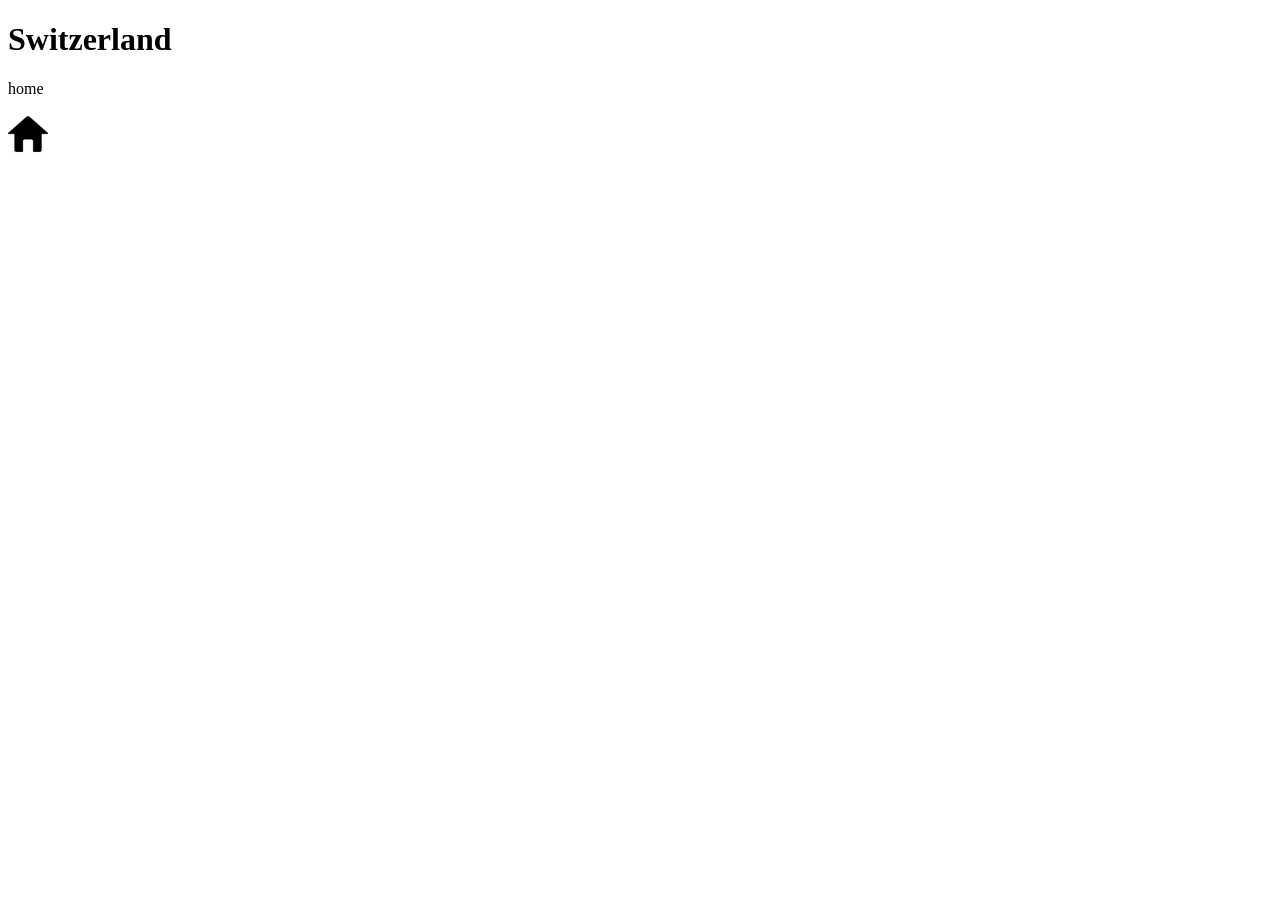
==== GR.html @ ab27e299 "Finsihed SZ and NZ. Also added all the components necessary in the checklist." ====
<!DOCTYPE html>
<html>
    <head>
    <title>My CSF Sub Page 3</title>
    </head>
    <body>
        <h1>Switzerland</h1>
        <p>home</p>
        <a href = "https://orange-guacamole-4j4g5qvqx6p5hjvxq-3000.app.github.dev/index.html?serverWindowId=ce25da07-36e6-4dd0-8208-7bb522fb9283 "><img src = "image/homebutton.png" alt = "homebutton" style = "width:40px"></a>
        <br>
    </body>
</html>
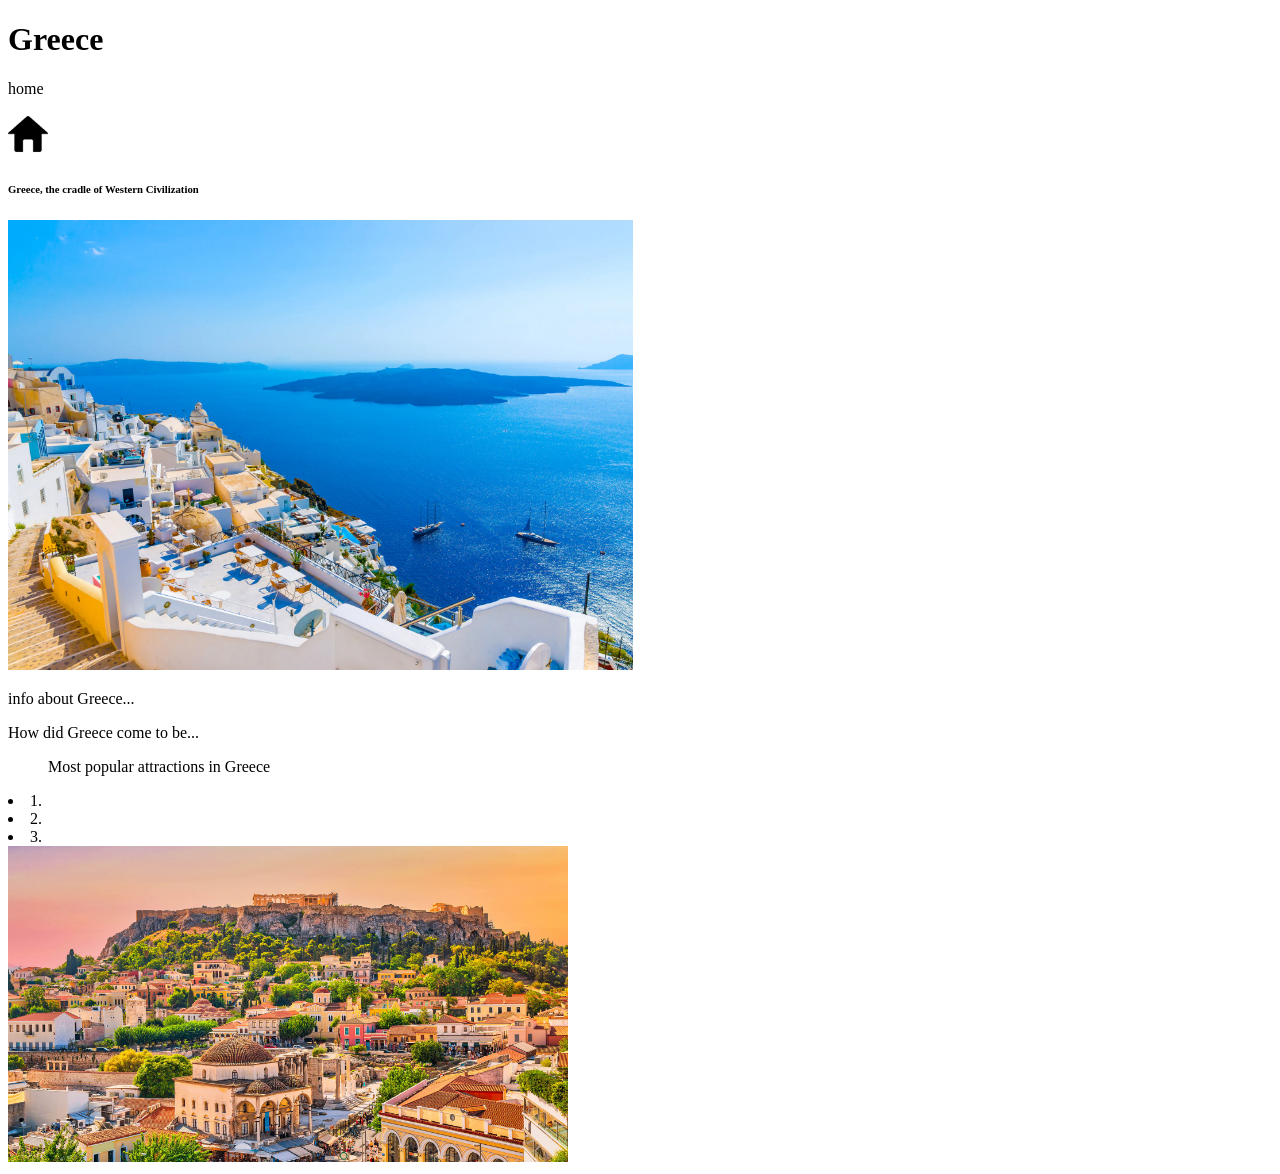
==== commit 6ff22dee: "finished the info on all the pages" ====
--- a/GR.html
+++ b/GR.html
@@ -4,9 +4,18 @@
     <title>My CSF Sub Page 3</title>
     </head>
     <body>
-        <h1>Switzerland</h1>
+        <h1>Greece</h1>
         <p>home</p>
         <a href = "https://orange-guacamole-4j4g5qvqx6p5hjvxq-3000.app.github.dev/index.html?serverWindowId=ce25da07-36e6-4dd0-8208-7bb522fb9283 "><img src = "image/homebutton.png" alt = "homebutton" style = "width:40px"></a>
         <br>
+        <h6>Greece, the cradle of Western Civilization</h6>
+        <img src = "image/Greek view architecture.webp" alt = "View of Greece architecture against the ocean" style = "width: 625px">
+        <p>info about Greece...</p>
+        <p>How did Greece come to be...</p>
+        <ol>Most popular attractions in Greece</ol>
+            <li>1.</li>
+            <li>2.</li>
+            <li>3.</li>
+        <img src = "image/Greek buildings view.jpg" alt = "View of greek buildings" style = "width: 560px">
     </body>
 </html>
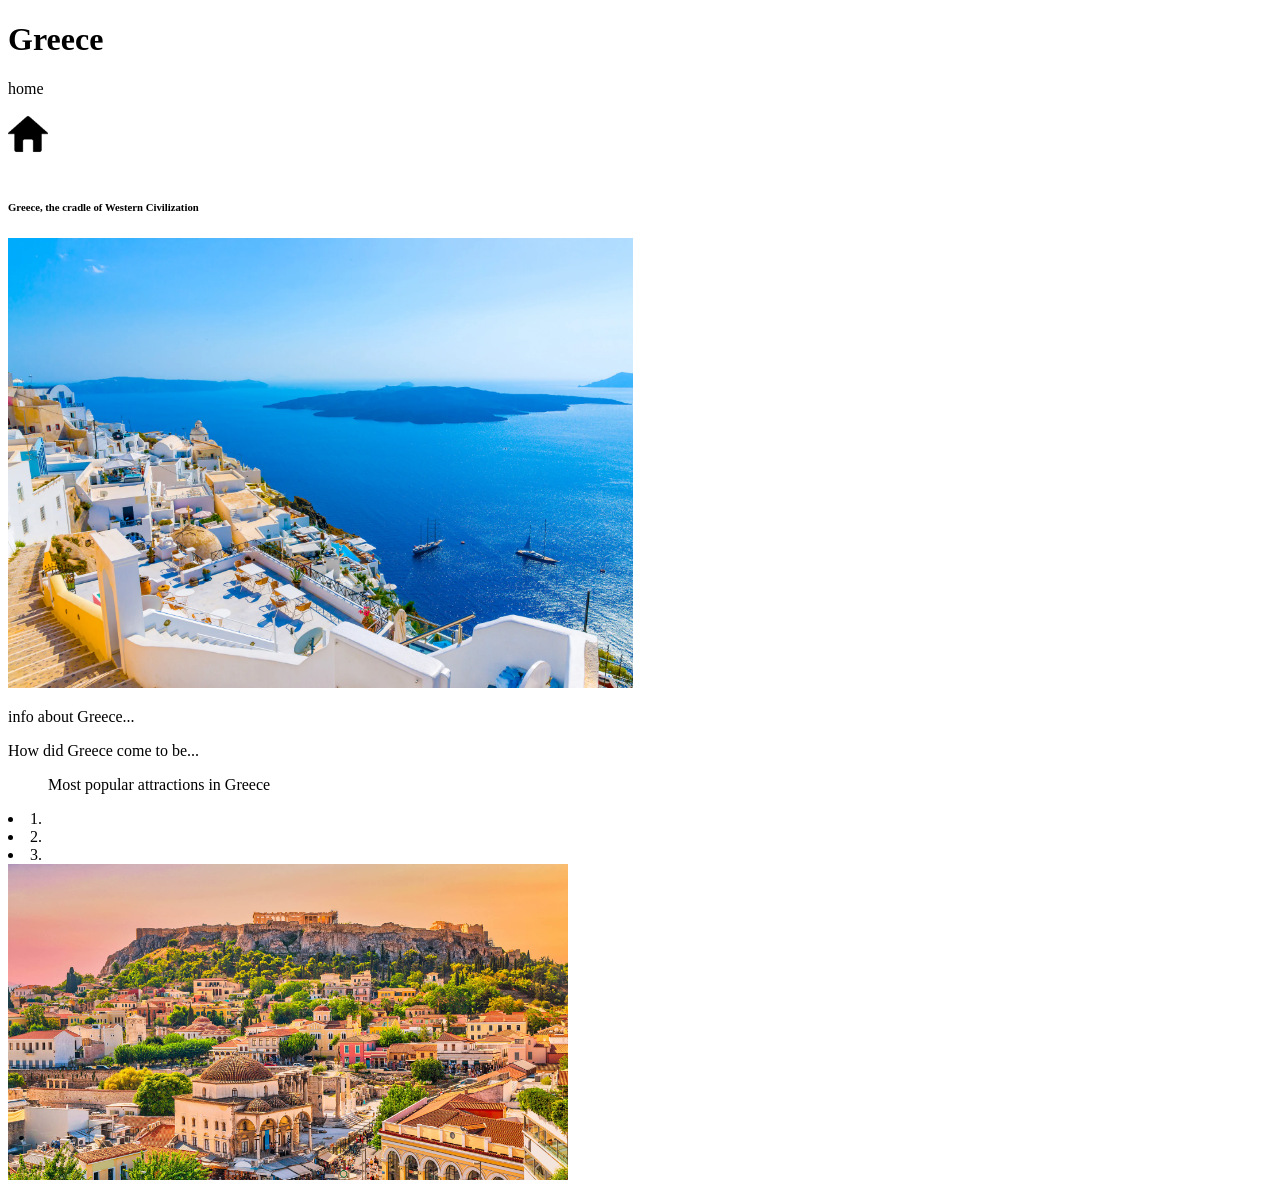
==== commit ab0e56f1: "fixed formatting a bit" ====
--- a/GR.html
+++ b/GR.html
@@ -2,11 +2,14 @@
 <html>
     <head>
     <title>My CSF Sub Page 3</title>
+    <link rel = "stylesheet" href = "style.css">
     </head>
     <body>
         <h1>Greece</h1>
         <p>home</p>
-        <a href = "https://orange-guacamole-4j4g5qvqx6p5hjvxq-3000.app.github.dev/index.html?serverWindowId=ce25da07-36e6-4dd0-8208-7bb522fb9283 "><img src = "image/homebutton.png" alt = "homebutton" style = "width:40px"></a>
+        <div class = "home">
+            <a href = "index.html"><img src = "image/homebutton.png" alt = "homebutton" style = "width:40px"></a>
+        </div>
         <br>
         <h6>Greece, the cradle of Western Civilization</h6>
         <img src = "image/Greek view architecture.webp" alt = "View of Greece architecture against the ocean" style = "width: 625px">
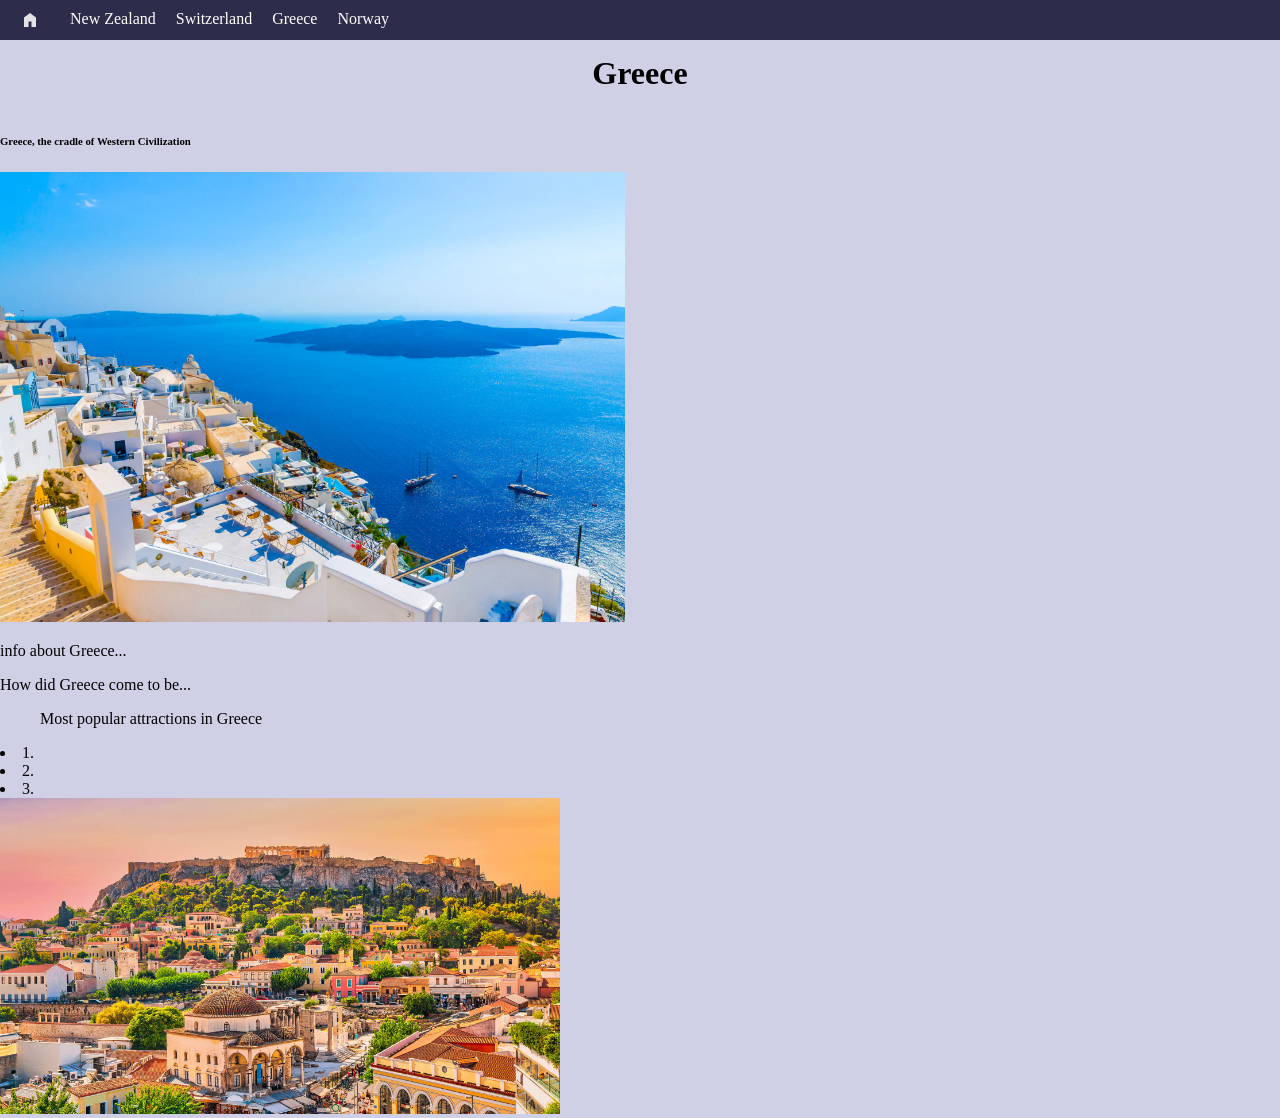
==== commit d070df5e: "added nav bar and some styles" ====
--- a/GR.html
+++ b/GR.html
@@ -2,14 +2,19 @@
 <html>
     <head>
     <title>My CSF Sub Page 3</title>
-    <link rel = "stylesheet" href = "style.css">
+    <link rel = "stylesheet" href = "styles.css">
     </head>
     <body>
+        <nav class = "navbar">
+            <ul>
+                <li><a id = homepage href = "index.html"><img class = "homebutton" src = "image/home.svg" alt = "homebutton" style = "width:40px"></a></li>
+                <li><a href = "NZ.html">New Zealand</a></li>
+                <li><a href = "SZ.html">Switzerland</a></li>
+                <li><a href = "GR.html">Greece</a></li>
+                <li><a href = "NW.html">Norway</a></li>
+            </ul>
+        </nav>
         <h1>Greece</h1>
-        <p>home</p>
-        <div class = "home">
-            <a href = "index.html"><img src = "image/homebutton.png" alt = "homebutton" style = "width:40px"></a>
-        </div>
         <br>
         <h6>Greece, the cradle of Western Civilization</h6>
         <img src = "image/Greek view architecture.webp" alt = "View of Greece architecture against the ocean" style = "width: 625px">
--- a/styles.css
+++ b/styles.css
@@ -0,0 +1,88 @@
+/* Add Global styles here */
+body{
+    margin: 0px;
+    background-color: rgb(207, 207, 230)
+}
+.NZimg1{
+    float: left;
+    margin: 35px;
+    border-width: 4px;
+    border-color: rgb(28, 28, 90);
+    border-style: solid;
+    border-radius: 10px;
+}
+
+.homebutton {
+    height: 20px;
+    overflow-y: hidden;
+}
+.zg{
+    margin: 70px;
+    border-radius: 50px;
+    width: 700px;
+    height: 400px
+}
+.sn{
+    margin: 70px;
+    float: right;
+    border-radius: 50px;
+    width: 700px;
+    height: 400px
+}
+
+.top {
+    flex-direction: row;
+}
+
+.top img {
+    width: 40%;
+    height: 300px;
+    object-fit: cover;
+    margin: 0;
+}
+.bottom img {
+    width: 40%;
+    height: 300px;
+    object-fit: cover;
+    margin: 0;
+}
+.containertop {
+    padding-left: 17%;
+    width: 80%;
+}
+.containerbottom {
+    padding-left: 17%;
+    width: 80%;
+}
+.norwayimg{
+    float: right;
+    margin: 20px;
+    border-radius: 15px
+}
+h1 {
+    text-align: center;
+    margin-top: 15px;
+    margin-bottom: 0px;
+}
+.navbar ul{
+    list-style-type: none;
+    background-color: rgb(45, 45, 75);
+    padding: 0px;
+    margin: 0px;
+    overflow: hidden;
+}
+.navbar a{
+    color: white;
+    text-decoration: none;
+    font-size: 16px;
+    padding: 10px;
+    display: flex;
+    text-align: center;
+}
+.navbar a:hover{
+    background-color:rgb(82, 85, 131)
+}
+.navbar li{
+    float: left;
+    margin: 0px;
+}
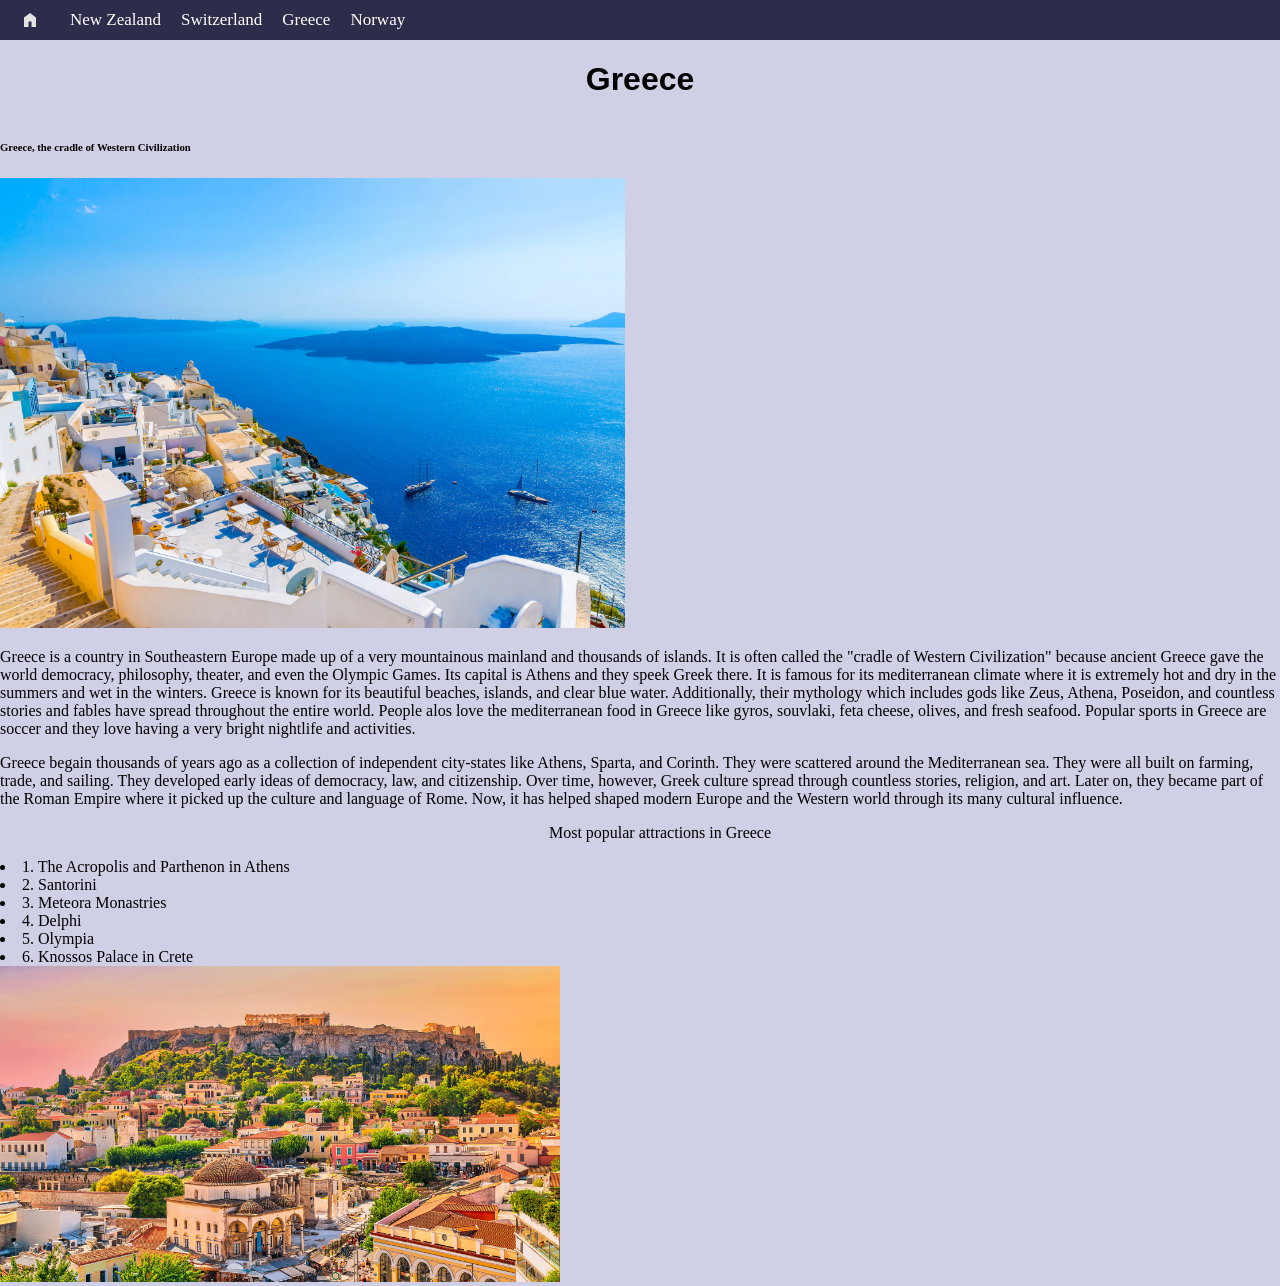
==== commit e18e6359: "added changes to the home bar and styling to NZ tab" ====
--- a/GR.html
+++ b/GR.html
@@ -18,12 +18,18 @@
         <br>
         <h6>Greece, the cradle of Western Civilization</h6>
         <img src = "image/Greek view architecture.webp" alt = "View of Greece architecture against the ocean" style = "width: 625px">
-        <p>info about Greece...</p>
-        <p>How did Greece come to be...</p>
+        <p>Greece is a country in Southeastern Europe made up of a very mountainous mainland and thousands of islands. It is often called the "cradle of Western Civilization" because ancient Greece gave the world democracy, philosophy, theater, and even the Olympic Games. Its capital is Athens and they speek Greek there. It is famous for its mediterranean climate where it is extremely hot and dry in the summers and wet in the winters. Greece is known for its beautiful beaches, islands, and clear blue water. Additionally, their mythology which includes gods like Zeus, Athena, Poseidon, and countless stories and fables have spread throughout the entire world. People alos love the mediterranean food in Greece like gyros, souvlaki, feta cheese, olives, and fresh seafood. Popular sports in Greece are soccer and they love having a very bright nightlife and activities.</p>
+        <p>Greece begain thousands of years ago as a collection of independent city-states like Athens, Sparta, and Corinth. They were scattered around the Mediterranean sea. They were all built on farming, trade, and sailing. They developed early ideas of democracy, law, and citizenship. Over time, however, Greek culture spread through countless stories, religion, and art. Later on, they became part of the Roman Empire where it picked up the culture and language of Rome. Now, it has helped shaped modern Europe and the Western world through its many cultural influence. </p>
+        <center>
         <ol>Most popular attractions in Greece</ol>
-            <li>1.</li>
-            <li>2.</li>
-            <li>3.</li>
+        </center>
+            <li>1. The Acropolis and Parthenon in Athens</li>
+            <li>2. Santorini</li>
+            <li>3. Meteora Monastries</li>
+            <li>4. Delphi</li>
+            <li>5. Olympia</li>
+            <li>6. Knossos Palace in Crete</li>
         <img src = "image/Greek buildings view.jpg" alt = "View of greek buildings" style = "width: 560px">
+        <script src = "script.js"></script>
     </body>
 </html>
--- a/styles.css
+++ b/styles.css
@@ -3,14 +3,11 @@
     margin: 0px;
     background-color: rgb(207, 207, 230)
 }
-.NZimg1{
-    float: left;
-    margin: 35px;
-    border-width: 4px;
-    border-color: rgb(28, 28, 90);
-    border-style: solid;
-    border-radius: 10px;
+
+div{
+    margin-bottom: 50px;
 }
+
 
 .homebutton {
     height: 20px;
@@ -59,10 +56,26 @@
     margin: 20px;
     border-radius: 15px
 }
+#webExp{
+    font-weight: normal;
+    font-size: 19px;
+    font-family:system-ui, -apple-system, BlinkMacSystemFont, 'Segoe UI', Roboto, Oxygen, Ubuntu, Cantarell, 'Open Sans', 'Helvetica Neue', sans-serif
+}
+#homeDiv{
+    margin: 27px;
+    text-align: center;
+}
 h1 {
     text-align: center;
-    margin-top: 15px;
     margin-bottom: 0px;
+    font-family:'Franklin Gothic Medium', 'Arial Narrow', Arial, sans-serif
+}
+.navbar {
+    position: sticky;
+    top: 0;
+    width: 100%;
+    transition: top 0.4s;
+    display: block;
 }
 .navbar ul{
     list-style-type: none;
@@ -74,7 +87,7 @@
 .navbar a{
     color: white;
     text-decoration: none;
-    font-size: 16px;
+    font-size: 17px;
     padding: 10px;
     display: flex;
     text-align: center;
@@ -86,3 +99,51 @@
     float: left;
     margin: 0px;
 }
+h4 {
+    font-size: 20px;
+    font-family: 'Franklin Gothic Medium', 'Arial Narrow', Arial, sans-serif;
+}
+.NZlist {
+    font-size: 15px;
+    font-family:Verdana, Geneva, Tahoma, sans-serif;
+    line-height: 2;
+    width: 75%;
+
+}
+.NZh4{
+    clear: left;
+    margin-top: 50px;
+}
+.NZdiv{
+    margin: 50px;
+    clear: left;
+    display: flex;
+}
+.NZimg2{
+    width: 50%;
+    border-radius: 20px;
+    border-width: 4px;
+    border-color: rgb(28, 28, 90);
+    border-style: solid;
+    float: right;
+    margin: 50px;
+}
+
+.NZimg1{
+    float: left;
+    margin-right: 30px;
+    margin-left: 30px;
+    border-width: 4px;
+    border-color: rgb(28, 28, 90);
+    border-style: solid;
+    border-radius: 10px;
+    width: 40%;
+}
+
+.NZtext{
+    margin-left: 40px;
+    margin-right: 40px;
+    padding-left: 30px;
+    padding-right: 30px;
+    font-size: 18px;
+    font-family:Verdana, Geneva, Tahoma, sans-serif
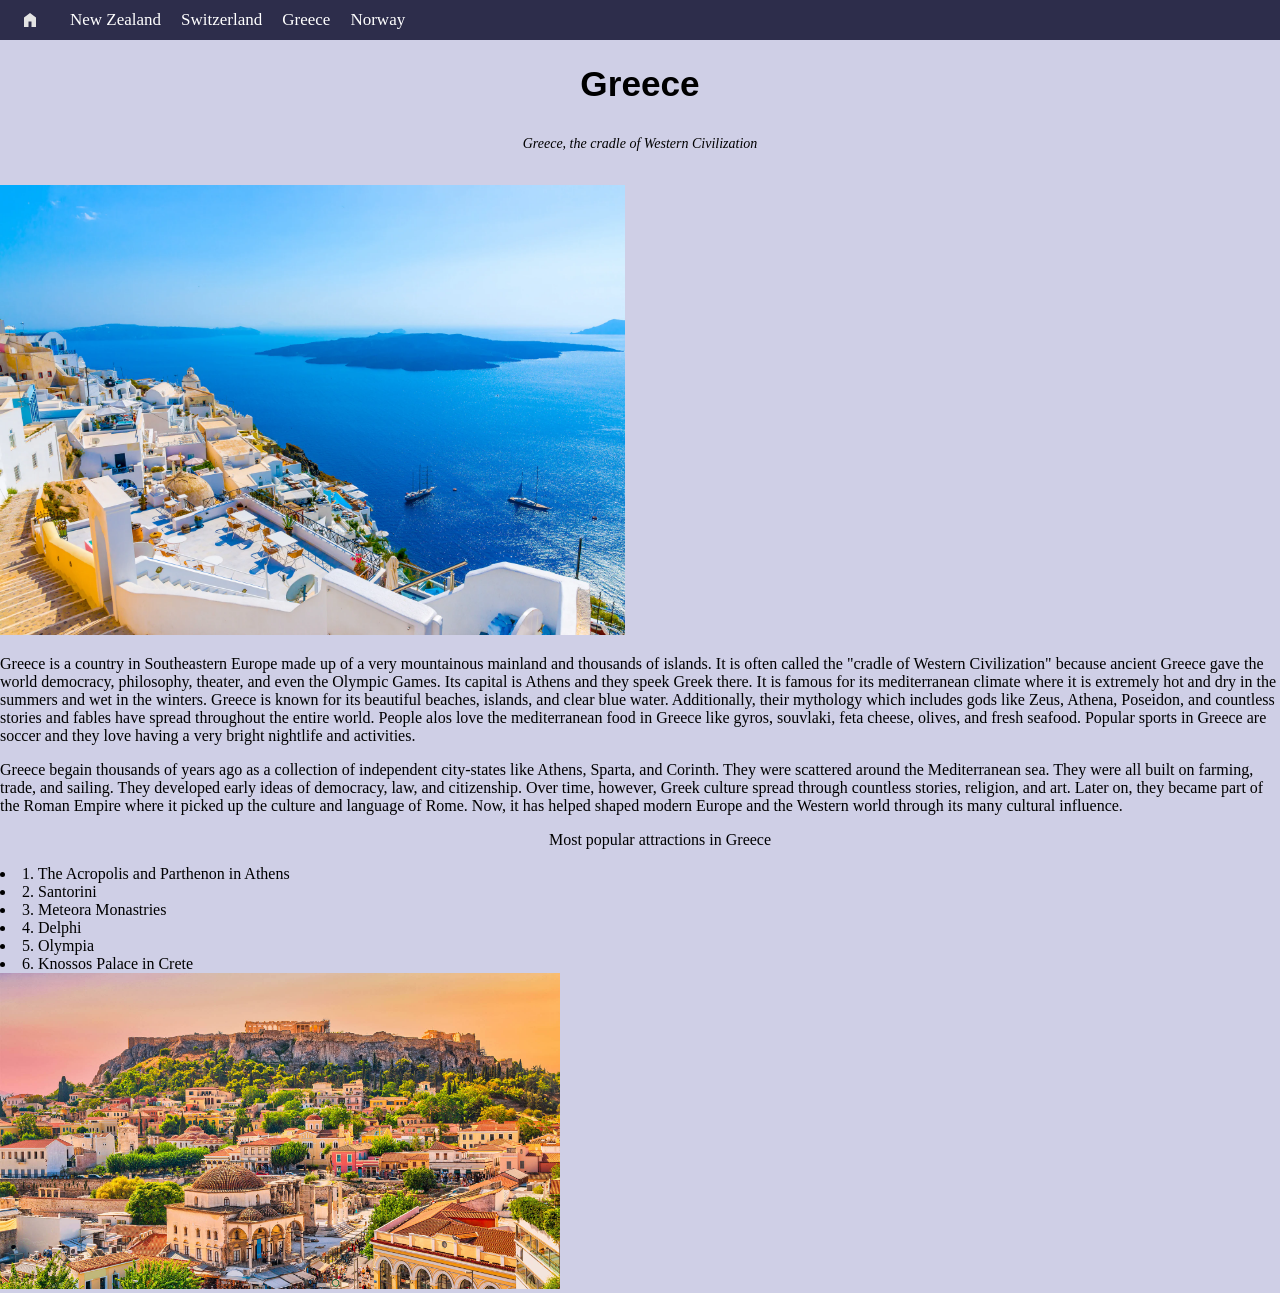
==== commit 7a07d2b6: "edited homepage to make it look a lot nicer" ====
--- a/GR.html
+++ b/GR.html
@@ -15,7 +15,6 @@
             </ul>
         </nav>
         <h1>Greece</h1>
-        <br>
         <h6>Greece, the cradle of Western Civilization</h6>
         <img src = "image/Greek view architecture.webp" alt = "View of Greece architecture against the ocean" style = "width: 625px">
         <p>Greece is a country in Southeastern Europe made up of a very mountainous mainland and thousands of islands. It is often called the "cradle of Western Civilization" because ancient Greece gave the world democracy, philosophy, theater, and even the Olympic Games. Its capital is Athens and they speek Greek there. It is famous for its mediterranean climate where it is extremely hot and dry in the summers and wet in the winters. Greece is known for its beautiful beaches, islands, and clear blue water. Additionally, their mythology which includes gods like Zeus, Athena, Poseidon, and countless stories and fables have spread throughout the entire world. People alos love the mediterranean food in Greece like gyros, souvlaki, feta cheese, olives, and fresh seafood. Popular sports in Greece are soccer and they love having a very bright nightlife and activities.</p>
--- a/styles.css
+++ b/styles.css
@@ -7,69 +7,114 @@
 div{
     margin-bottom: 50px;
 }
-
-
+button {
+    padding: 12px 24px;
+    margin: 10px; 
+    border: none;
+    border-radius: 10px;
+    background-color: #5c6bc0;
+    color: white;
+    font-size: 16px;
+    cursor: pointer;
+    transition: background-color 0.3s ease, transform 0.2s ease; 
+}
+button:hover {
+    background-color: #3f51b5;
+    transform: translateY(-2px);
+}
+table {
+    width: 60%;
+    max-width: 800px; 
+    margin: 20px auto;
+    border-collapse: collapse; 
+    background-color: rgb(231, 230, 248);
+    box-shadow: 0 4px 10px rgba(0, 0, 0, 0.1);
+}
+th, td {
+    border: solid 1px black;
+    padding: 12px;
+    text-align: center; 
+}
+
+#natureindex {
+    max-width: 900px;
+    margin: 0 auto;
+    font-size: 17px;
+    padding: 22px;
+    color: white;
+    background-color: rgb(22, 16, 49);
+    border-radius: 20px;
+    box-shadow: 0 4px 12px rgba(0, 0, 0, 0.5);
+}
 .homebutton {
     height: 20px;
     overflow-y: hidden;
 }
-.zg{
-    margin: 70px;
-    border-radius: 50px;
+.zg,
+.sn{
+    margin: 40px auto;
+    display: block; 
+    border-radius: 20px;
     width: 700px;
-    height: 400px
-}
-.sn{
-    margin: 70px;
-    float: right;
-    border-radius: 50px;
-    width: 700px;
-    height: 400px
-}
-
-.top {
-    flex-direction: row;
-}
-
-.top img {
-    width: 40%;
+    max-width: 90%;
+    height: 400px;
+    object-fit: cover;
+}
+
+.top center,
+.bottom center {
+    display: flex;
+    justify-content: center;
+    gap: 20px;
+    flex-wrap: wrap; 
+    width: 100%; 
+    margin: 0 auto; 
+}
+
+.top img,
+.bottom img {
+    width: 500px; 
     height: 300px;
     object-fit: cover;
+    display: block; 
+    border-radius: 18px;
     margin: 0;
-}
-.bottom img {
-    width: 40%;
-    height: 300px;
-    object-fit: cover;
-    margin: 0;
-}
+    box-shadow: 0 4px 12px rgba(0, 0, 0, 0.15);
+}
+
 .containertop {
-    padding-left: 17%;
-    width: 80%;
-}
+    width: 100%;
+    padding: 0; 
+    display: flex;
+    justify-content: center;
+}
+
 .containerbottom {
-    padding-left: 17%;
-    width: 80%;
-}
-.norwayimg{
-    float: right;
-    margin: 20px;
-    border-radius: 15px
+    width: 100%;
+    padding: 0; 
+    display: flex; 
+    justify-content: center;
 }
 #webExp{
     font-weight: normal;
     font-size: 19px;
-    font-family:system-ui, -apple-system, BlinkMacSystemFont, 'Segoe UI', Roboto, Oxygen, Ubuntu, Cantarell, 'Open Sans', 'Helvetica Neue', sans-serif
+    font-family: system-ui, -apple-system, BlinkMacSystemFont, 'Segoe UI', Roboto, Oxygen, Ubuntu, Cantarell, 'Open Sans', 'Helvetica Neue', sans-serif;
+    max-width: 850px;
+    margin: 0 auto 20px auto;
 }
 #homeDiv{
-    margin: 27px;
-    text-align: center;
+    margin: 30px auto;
+    text-align: center;
+    max-width: 1000px;
+
 }
 h1 {
     text-align: center;
     margin-bottom: 0px;
-    font-family:'Franklin Gothic Medium', 'Arial Narrow', Arial, sans-serif
-}
+    font-family:'Franklin Gothic Medium', 'Arial Narrow', Arial, sans-serif;
+    font-size: 2.2rem;
+}
+
 .navbar {
     position: sticky;
     top: 0;
@@ -112,15 +157,15 @@
 }
 .NZh4{
     clear: left;
-    margin-top: 50px;
+    margin-top: 120px;
 }
 .NZdiv{
-    margin: 50px;
+    margin-left: 40px;
     clear: left;
     display: flex;
 }
-.NZimg2{
-    width: 50%;
+.img2{
+    width: 43vw;
     border-radius: 20px;
     border-width: 4px;
     border-color: rgb(28, 28, 90);
@@ -129,7 +174,7 @@
     margin: 50px;
 }
 
-.NZimg1{
+.img1{
     float: left;
     margin-right: 30px;
     margin-left: 30px;
@@ -138,6 +183,7 @@
     border-style: solid;
     border-radius: 10px;
     width: 40%;
+    height: 20%;
 }
 
 .NZtext{
@@ -146,4 +192,78 @@
     padding-left: 30px;
     padding-right: 30px;
     font-size: 18px;
-    font-family:Verdana, Geneva, Tahoma, sans-serif+    font-family:Verdana, Geneva, Tahoma, sans-serif;
+    float: right;
+}
+.text2{
+    font-size: 18px;
+    font-family: Verdana, Geneva, Tahoma, sans-serif
+}
+
+.fa {
+  cursor: pointer;
+  user-select: none;
+  float: left;
+  margin-left: 60px;
+  margin-bottom: 15px;
+}
+
+.fa:hover {
+  color: rgb(157, 103, 8);
+}
+
+* {box-sizing: border-box;}
+
+.img-comp-container {
+  position: relative;
+  height: 200px; /*should be the same height as the images*/
+  width: 600px; /* or smaller if needed */
+  flex-shrink: 0;
+}
+.img-comp-container img{
+    float: left;
+    margin-right: 30px;
+    margin-left: 30px;
+    border-width: 4px;
+    border-color: rgb(28, 28, 90);
+    border-style: solid;
+    border-radius: 10px;
+}
+
+.img-comp-img {
+  position: absolute;
+  width: auto;
+  height: auto;
+  overflow: hidden;
+}
+
+.img-comp-img img {
+  display:block;
+  vertical-align: middle;
+}
+
+.img-comp-slider {
+  position: absolute;
+  z-index:9;
+  cursor: ew-resize;
+  /*set the appearance of the slider:*/
+  width: 40px;
+  height: 40px;
+  background-color: #2196F3;
+  opacity: 0.7;
+  border-radius: 50%;
+}
+
+.NZwrapper{
+    float: left;
+    display: flex;
+    align-items: flex-start;
+    gap: 30px; /* cleaner than margin */
+}
+
+h6{
+    font-weight: normal;
+    text-align: center;
+    font-size: 14px;
+    font-style: italic;
+}
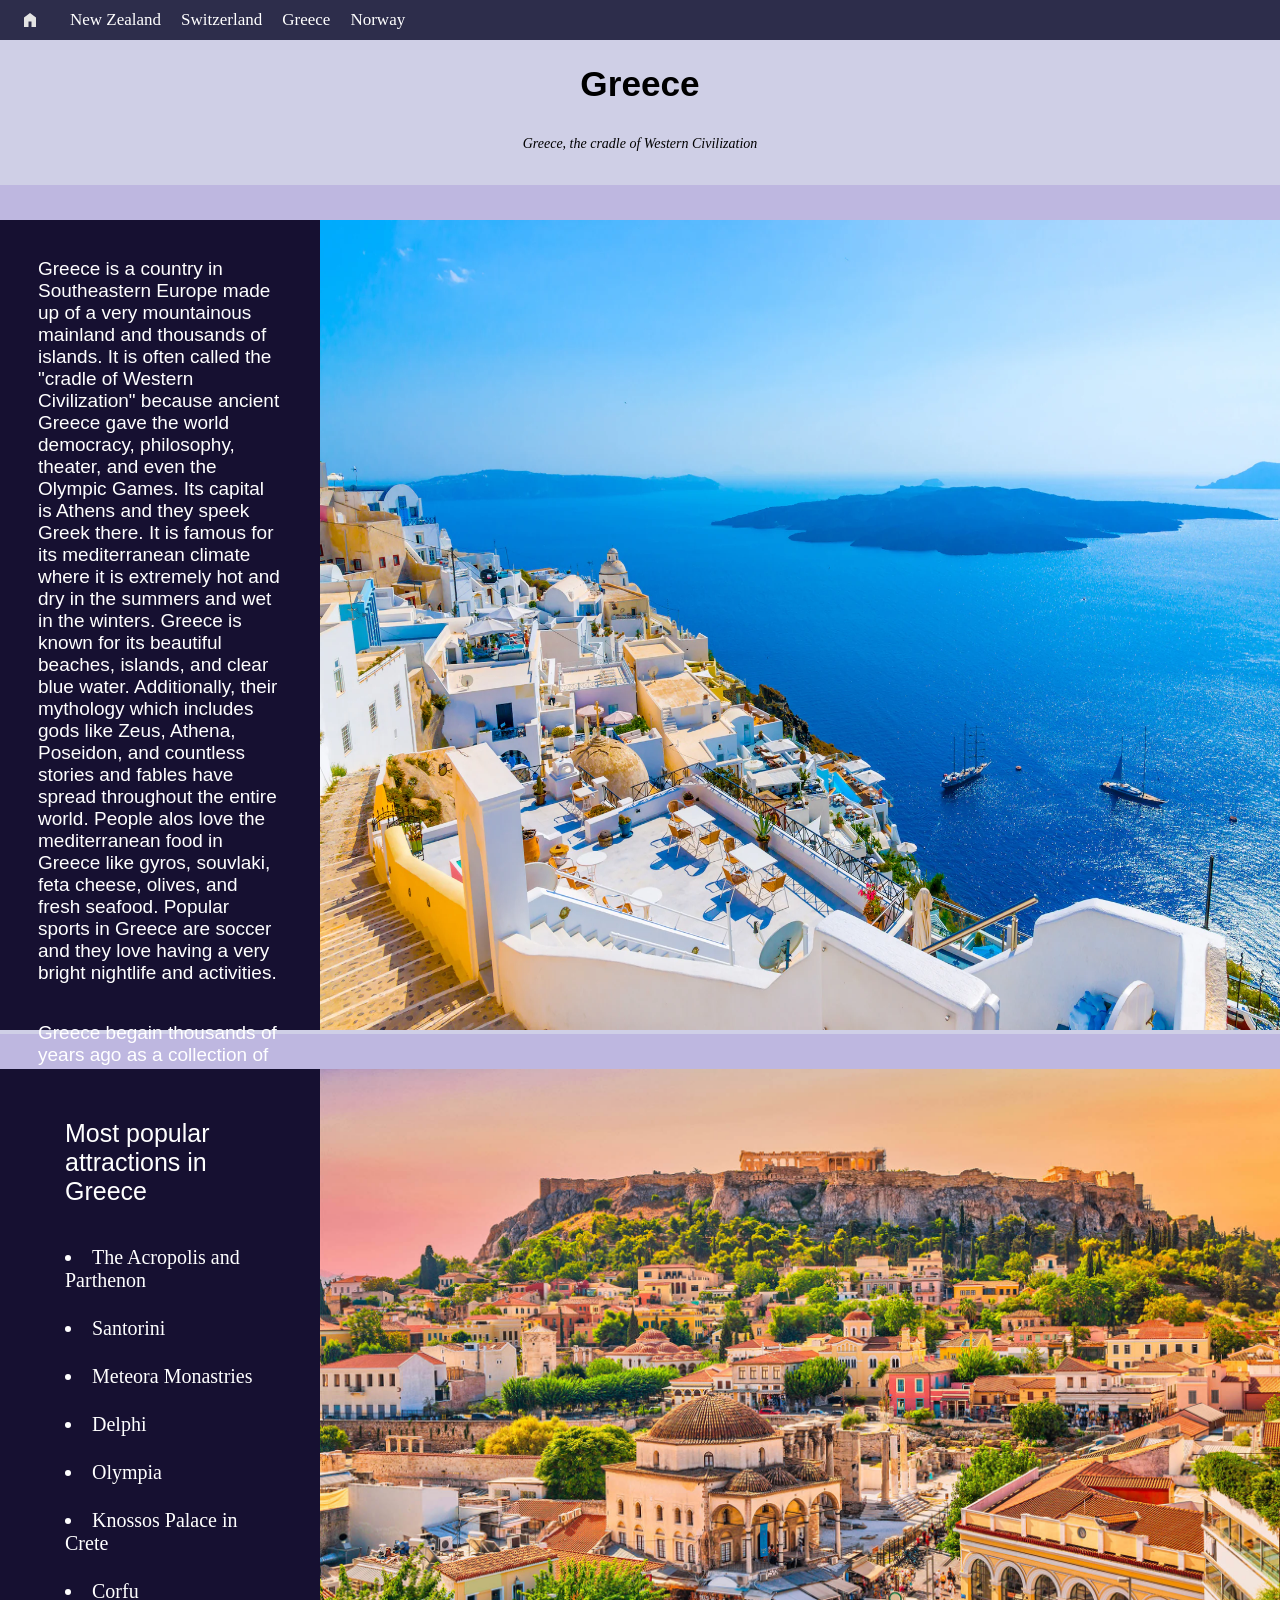
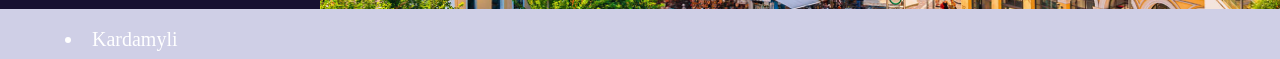
==== commit 4fb0dbad: "worked on greece page" ====
--- a/GR.html
+++ b/GR.html
@@ -16,19 +16,26 @@
         </nav>
         <h1>Greece</h1>
         <h6>Greece, the cradle of Western Civilization</h6>
-        <img src = "image/Greek view architecture.webp" alt = "View of Greece architecture against the ocean" style = "width: 625px">
-        <p>Greece is a country in Southeastern Europe made up of a very mountainous mainland and thousands of islands. It is often called the "cradle of Western Civilization" because ancient Greece gave the world democracy, philosophy, theater, and even the Olympic Games. Its capital is Athens and they speek Greek there. It is famous for its mediterranean climate where it is extremely hot and dry in the summers and wet in the winters. Greece is known for its beautiful beaches, islands, and clear blue water. Additionally, their mythology which includes gods like Zeus, Athena, Poseidon, and countless stories and fables have spread throughout the entire world. People alos love the mediterranean food in Greece like gyros, souvlaki, feta cheese, olives, and fresh seafood. Popular sports in Greece are soccer and they love having a very bright nightlife and activities.</p>
-        <p>Greece begain thousands of years ago as a collection of independent city-states like Athens, Sparta, and Corinth. They were scattered around the Mediterranean sea. They were all built on farming, trade, and sailing. They developed early ideas of democracy, law, and citizenship. Over time, however, Greek culture spread through countless stories, religion, and art. Later on, they became part of the Roman Empire where it picked up the culture and language of Rome. Now, it has helped shaped modern Europe and the Western world through its many cultural influence. </p>
-        <center>
+        <div class = "whitespace"></div>
+        <img id = "greekImage1" src = "image/Greek view architecture.webp" alt = "View of Greece architecture against the ocean">
+        <div id = "GreeceDiv">
+            <p class = "greeceText">Greece is a country in Southeastern Europe made up of a very mountainous mainland and thousands of islands. It is often called the "cradle of Western Civilization" because ancient Greece gave the world democracy, philosophy, theater, and even the Olympic Games. Its capital is Athens and they speek Greek there. It is famous for its mediterranean climate where it is extremely hot and dry in the summers and wet in the winters. Greece is known for its beautiful beaches, islands, and clear blue water. Additionally, their mythology which includes gods like Zeus, Athena, Poseidon, and countless stories and fables have spread throughout the entire world. People alos love the mediterranean food in Greece like gyros, souvlaki, feta cheese, olives, and fresh seafood. Popular sports in Greece are soccer and they love having a very bright nightlife and activities.</p>
+            <p class = "greeceText">Greece begain thousands of years ago as a collection of independent city-states like Athens, Sparta, and Corinth. They were scattered around the Mediterranean sea. They were all built on farming, trade, and sailing. They developed early ideas of democracy, law, and citizenship. Over time, however, Greek culture spread through countless stories, religion, and art. Later on, they became part of the Roman Empire where it picked up the culture and language of Rome. Now, it has helped shaped modern Europe and the Western world through its many cultural influence. </p>
+        </div>
+        <div class = "whitespace"></div>
+        <div id = "listDiv">
         <ol>Most popular attractions in Greece</ol>
-        </center>
-            <li>1. The Acropolis and Parthenon in Athens</li>
-            <li>2. Santorini</li>
-            <li>3. Meteora Monastries</li>
-            <li>4. Delphi</li>
-            <li>5. Olympia</li>
-            <li>6. Knossos Palace in Crete</li>
-        <img src = "image/Greek buildings view.jpg" alt = "View of greek buildings" style = "width: 560px">
+
+            <li>The Acropolis and Parthenon</li>
+            <li>Santorini</li>
+            <li>Meteora Monastries</li>
+            <li>Delphi</li>
+            <li>Olympia</li>
+            <li>Knossos Palace in Crete</li>
+            <li>Corfu</li>
+            <li>Kardamyli</li>
+        </div>
+        <img id = "greekImage2" src = "image/Greek buildings view.jpg" alt = "View of greek buildings">
         <script src = "script.js"></script>
     </body>
 </html>
--- a/styles.css
+++ b/styles.css
@@ -267,3 +267,98 @@
     font-size: 14px;
     font-style: italic;
 }
+#norwayDiv {
+    display: flex;
+    flex-direction: row;
+    flex-wrap: wrap;
+    /* This pushes the first item to the left and the last to the right */
+    justify-content: space-between; 
+    align-items: center; /* Optional: keeps them vertically centered with each other */
+}
+#NWtext{
+    text-align: right;
+    flex: 0 1 45%;
+    margin-right: 5vw;
+    font-size: 21px;
+    color: whitesmoke;
+    background-color: rgb(22, 16, 49);
+    font-family: Georgia, 'Times New Roman', Times, serif;
+    padding: 26px;
+    border-radius: 15px;
+    box-shadow: 0 4px 10px rgba(0, 0, 0, 0.5);
+
+}
+#nwImg1{
+    flex: 0 1 45%; 
+}
+#NWtext2 {
+    flex: 0 1 45%; /* Change from 100% to 45% */
+    margin-top: 20px;
+    /* Keeping your other styles... */
+    font-family: 'Lucida Sans', 'Lucida Sans Regular', 'Lucida Grande', 'Lucida Sans Unicode', Geneva, Verdana, sans-serif;
+    font-size: 22px;
+    color: whitesmoke;
+    background-color: rgb(22, 16, 49);
+    margin-left: 32px;
+    padding: 26px;
+    border-radius: 15px;
+    text-shadow: 0 4px 10px rgb(255, 255, 255, 0.5);
+}
+#nwImg2 {
+    flex: 0 1 44%;
+    margin-top: 20px;
+    margin-right: 50px;
+    width: 40%;
+    border-radius: 20px;
+    border-width: 4px;
+    border-color: rgb(28, 28, 90);
+    border-style: solid;
+}
+
+#GreeceDiv {
+    float: left;
+    background-color: rgb(22, 16, 49);
+    width: 25%;
+    height: 90vh;
+    margin-bottom: 0px;
+}
+.greeceText {
+    color: white;
+    font-family:'Gill Sans', 'Gill Sans MT', Calibri, 'Trebuchet MS', sans-serif;
+    font-size: 19px;
+    margin: 38px;
+}
+.whitespace {
+    margin: 0%;
+    height: 35px;
+    background-color: rgb(190, 183, 224);
+}
+#greekImage1 {
+    width: 75%;
+    height: 90vh;
+    margin-bottom: 0px;
+}
+#greekImage2 {
+
+    width: 75%;
+    height: 60vh;
+}
+#listDiv {
+    float: left;
+    background-color: rgb(22, 16, 49);
+    padding: 25px;
+    width: 25%;
+    height: 60vh;
+}
+#listDiv ol{
+    color: white;
+    font-size: 25px;
+    font-family:'Franklin Gothic Medium', 'Arial Narrow', Arial, sans-serif ;
+    margin-bottom: 40px;
+}
+#listDiv li {
+    color: white;
+    font-size: 20px;
+    margin: 25px;
+    margin-left: 40px;
+}
